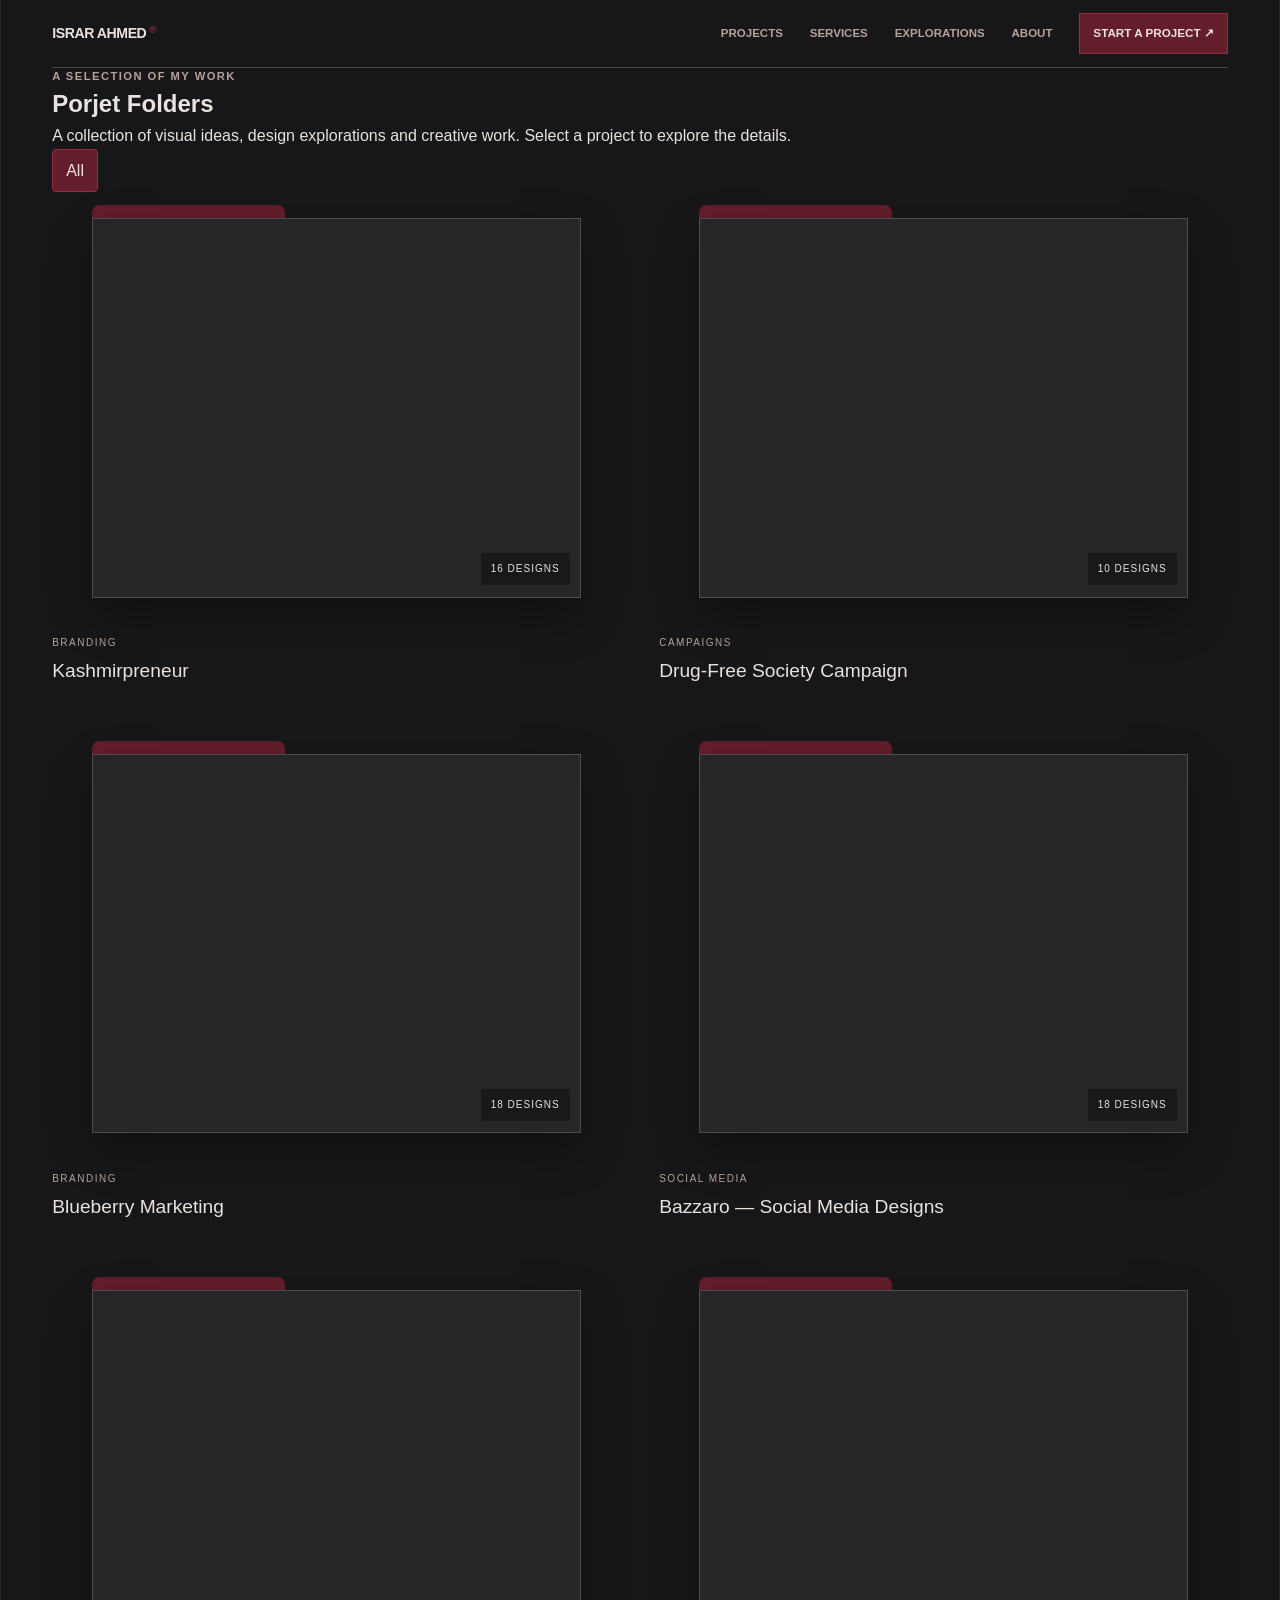
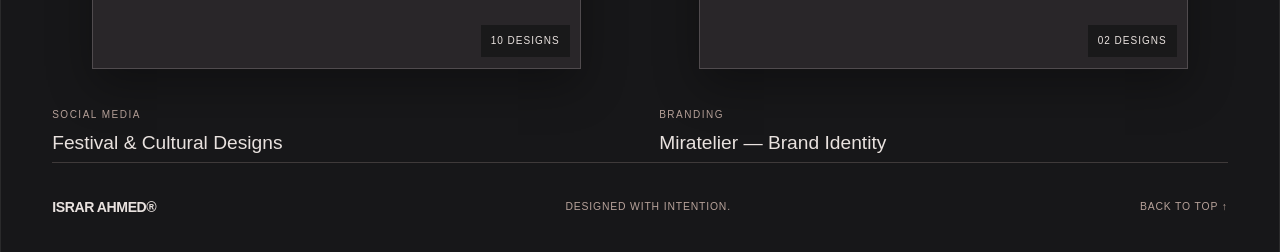
==== projects.html @ 2434c694 "Add files via upload" ====
<!DOCTYPE html>
<html lang="en">
<head>
  <meta charset="UTF-8">
  <meta name="viewport" content="width=device-width, initial-scale=1.0">
  <meta name="theme-color" content="#171719">
  <meta name="description" content="Explore graphic design projects by Israr Ahmed Mir.">

  <title>Projects — Israr Ahmed Mir</title>

  <link rel="stylesheet" href="css/global.css">
  <link rel="stylesheet" href="css/projects.css">
  <link rel="stylesheet" href="css/responsive.css">

  <script src="js/main.js" defer></script>
  <script src="js/projects.js" defer></script>
</head>

<body>
  <div class="site-shell">

    <header class="site-header">
      <a class="brand" href="index.html">ISRAR AHMED<span class="brand-mark">®</span></a>

      <button class="menu-toggle"
              type="button"
              aria-label="Open navigation"
              aria-expanded="false"
              aria-controls="primary-navigation">
        <span></span>
        <span></span>
      </button>

      <nav class="main-navigation" id="primary-navigation">
        <a href="projects.html">Projects</a>
        <a href="services.html">Services</a>
        <a href="explorations.html">Explorations</a>
        <a href="about.html">About</a>
        <a href="contact.html" class="nav-cta">Start a Project ↗</a>
      </nav>
    </header>

    <main class="projects-page">

      <section class="projects-intro" data-reveal>
        <span class="eyebrow">A SELECTION OF MY WORK</span>

        <h1>Porjet Folders<br></h1>

        <div class="projects-intro-bottom">
          <p>
            A collection of visual ideas, design explorations and
            creative work. Select a project to explore the details.
          </p>

          <span class="project-total" id="project-total"></span>
        </div>
      </section>

      <section class="project-gallery-section">

        <div class="project-filters" aria-label="Filter projects">
          <button class="filter-button active"
                  data-filter="All"
                  aria-pressed="true">All</button>
        </div>

        <div class="projects-grid" id="projects-grid">
          <!-- Project cards are generated from js/projects.js -->
        </div>

        <p class="empty-projects" id="empty-projects" hidden>
          No projects found in this category yet.
        </p>

      </section>

    </main>

    <footer class="site-footer">
      <a class="brand" href="index.html">ISRAR AHMED<span>®</span></a>
      <span>DESIGNED WITH INTENTION.</span>
      <a href="#" class="back-to-top">BACK TO TOP ↑</a>
    </footer>

  </div>
</body>
</html>
---- css/global.css ----
/* =====================================
   ISRAR AHMED — GLOBAL DESIGN SYSTEM
   ===================================== */

:root {
  --obsidian: #171719;
  --crimson: #641E2B;
  --ruby: #922F40;
  --charcoal: #292629;
  --ivory: #E9E2DF;
  --taupe: #B7A29A;

  --page-width: 1600px;
  --page-padding: clamp(20px, 4vw, 64px);

  --font-heading: "Space Grotesk", sans-serif;
  --font-body: "DM Sans", sans-serif;

  --transition-fast: 220ms ease;
  --transition-medium: 400ms cubic-bezier(.2, .7, .2, 1);
}

* {
  box-sizing: border-box;
  margin: 0;
  padding: 0;
}

html {
  scroll-behavior: smooth;
  scroll-padding-top: 90px;
}

body {
  background: var(--obsidian);
  color: var(--ivory);
  font-family: var(--font-body);
  line-height: 1.6;
  -webkit-font-smoothing: antialiased;
}

body,
button,
a {
  -webkit-tap-highlight-color: transparent;
}

a {
  color: inherit;
  text-decoration: none;
}

button {
  color: inherit;
  font: inherit;
}

button,
a {
  touch-action: manipulation;
}

button:focus-visible,
a:focus-visible {
  outline: 2px solid var(--ruby);
  outline-offset: 5px;
}

img {
  display: block;
  max-width: 100%;
}

::selection {
  background: var(--ruby);
  color: var(--ivory);
}

.site-shell {
  width: min(100%, var(--page-width));
  margin-inline: auto;
  padding-inline: var(--page-padding);
  border-inline: 1px solid rgba(233, 226, 223, 0.09);
}

.eyebrow {
  display: block;
  color: var(--taupe);
  font-family: var(--font-body);
  font-size: 0.7rem;
  font-weight: 600;
  letter-spacing: 0.13em;
  line-height: 1.5;
  text-transform: uppercase;
}

/* Navigation */

.site-header {
  position: relative;
  z-index: 100;
  display: flex;
  min-height: 68px;
  align-items: center;
  justify-content: space-between;
  gap: 24px;
  border-bottom: 1px solid rgba(183, 162, 154, 0.35);
}

.brand {
  display: inline-flex;
  align-items: flex-start;
  flex-shrink: 0;
  font-family: var(--font-heading);
  font-size: 0.88rem;
  font-weight: 700;
  letter-spacing: -0.03em;
}

.brand-mark {
  margin-left: 3px;
  color: var(--ruby);
  font-size: 0.62rem;
}

.main-navigation {
  display: flex;
  align-items: center;
  justify-content: flex-end;
  gap: clamp(14px, 2.1vw, 32px);
}

.main-navigation > a:not(.nav-cta) {
  position: relative;
  padding-block: 8px;
  color: var(--taupe);
  font-size: 0.72rem;
  font-weight: 600;
  text-transform: uppercase;
  transition: color var(--transition-fast);
}

.main-navigation > a:not(.nav-cta)::after {
  position: absolute;
  right: 0;
  bottom: 2px;
  left: 0;
  height: 1px;
  background: var(--ruby);
  content: "";
  transform: scaleX(0);
  transform-origin: right;
  transition: transform var(--transition-fast);
}

.main-navigation > a:not(.nav-cta):hover {
  color: var(--ivory);
}

.main-navigation > a:not(.nav-cta):hover::after {
  transform: scaleX(1);
  transform-origin: left;
}

.nav-cta,
.primary-button {
  display: inline-flex;
  align-items: center;
  justify-content: center;
  gap: 16px;
  border: 1px solid var(--ruby);
  background: var(--crimson);
  color: var(--ivory);
  font-size: 0.73rem;
  font-weight: 700;
  text-transform: uppercase;
  transition:
    background var(--transition-fast),
    border-color var(--transition-fast),
    transform var(--transition-fast);
}

.nav-cta {
  padding: 10px 13px;
}

.nav-cta span,
.primary-button span {
  font-size: 1rem;
  transition: transform var(--transition-fast);
}

.nav-cta:hover,
.primary-button:hover {
  border-color: var(--ruby);
  background: var(--ruby);
}

.nav-cta:hover span,
.primary-button:hover span {
  transform: translate(3px, -3px);
}

.primary-button {
  width: fit-content;
  padding: 15px 18px;
}

/* Mobile navigation control */

.menu-toggle {
  display: none;
  width: 44px;
  height: 44px;
  align-items: center;
  justify-content: center;
  flex-direction: column;
  gap: 6px;
  border: 1px solid rgba(233, 226, 223, 0.25);
  background: transparent;
  cursor: pointer;
}

.menu-toggle span {
  width: 18px;
  height: 1px;
  background: var(--ivory);
  transition: transform var(--transition-fast);
}

/* Reusable text links */

.text-link {
  display: inline-flex;
  width: fit-content;
  align-items: center;
  gap: 12px;
  color: var(--ivory);
  font-size: 0.8rem;
  font-weight: 600;
}

.text-link span {
  color: var(--ruby);
  transition: transform var(--transition-fast);
}

.text-link:hover span {
  transform: translate(4px, -4px);
}

/* Footer */

.site-footer {
  display: flex;
  align-items: center;
  justify-content: space-between;
  gap: 20px;
  min-height: 90px;
  border-top: 1px solid rgba(183, 162, 154, 0.25);
}

.site-footer > span,
.back-to-top {
  color: var(--taupe);
  font-size: 0.65rem;
  letter-spacing: 0.08em;
}

.back-to-top {
  transition: color var(--transition-fast);
}

.back-to-top:hover {
  color: var(--ivory);
}

/* Motion support */

@media (prefers-reduced-motion: reduce) {
  *,
  *::before,
  *::after {
    scroll-behavior: auto !important;
    animation-duration: 0.01ms !important;
    animation-iteration-count: 1 !important;
    transition-duration: 0.01ms !important;
  }
}

/* Scroll reveal states */

.will-reveal {
  opacity: 0;
  transform: translateY(24px);
  transition:
    opacity 650ms ease,
    transform 650ms cubic-bezier(.2, .7, .2, 1);
}

.will-reveal.is-visible {
  opacity: 1;
  transform: translateY(0);
}

@media (prefers-reduced-motion: reduce) {
  .will-reveal {
    opacity: 1;
    transform: none;
    transition: none;
  }
}
---- css/projects.css ----
/* Project gallery: responsive folder layout */

* {
  box-sizing: border-box;
}

.projects-page,
.projects-main,
.projects-section {
  width: 100%;
  min-width: 0;
}

.projects-main,
.projects-section {
  max-width: 1440px;
  margin-inline: auto;
  padding-inline: clamp(20px, 4vw, 64px);
}

.folder-grid,
#projects-grid,
#projectsGrid,
.project-grid,
#project-grid,
#projects-container {
  display: grid;
  grid-template-columns: repeat(2, minmax(0, 1fr));
  gap: clamp(24px, 3vw, 48px);
  width: 100%;
  align-items: start;
}

.folder-card {
  min-width: 0;
  width: 100%;
  margin: 0;
}

.folder-link {
  display: block;
  color: inherit;
  text-decoration: none;
}

.folder-artwork {
  position: relative;
  width: 100%;
  aspect-ratio: 4 / 3;
  isolation: isolate;
  perspective: 1000px;
  margin-bottom: 16px;
}

.folder-tab {
  position: absolute;
  z-index: 0;
  left: 7%;
  top: 3%;
  width: 34%;
  height: 9%;
  border-radius: 8px 8px 0 0;
  background: #641e2b;
}

.folder-back {
  position: absolute;
  z-index: 1;
  top: 7%;
  left: 5%;
  width: 90%;
  height: 88%;
  object-fit: contain;
  object-position: center;
  padding: 4%;
  background: #292629;
  border: 1px solid rgba(233, 226, 223, 0.15);
  box-shadow: 0 12px 28px rgba(0, 0, 0, 0.25);
  transition: transform 300ms ease;
}

.folder-back-1 {
  transform: rotate(-5deg) translate(-2%, 1%);
}

.folder-back-2 {
  transform: rotate(4deg) translate(2%, 0);
}

.folder-front {
  position: absolute;
  z-index: 2;
  inset: 6% 7% 5% 7%;
  display: flex;
  align-items: center;
  justify-content: center;
  overflow: hidden;
  background: #292629;
  border: 1px solid rgba(233, 226, 223, 0.2);
  box-shadow: 0 18px 42px rgba(0, 0, 0, 0.3);
  transition: transform 300ms ease, box-shadow 300ms ease;
}

.folder-front img {
  display: block;
  width: 100%;
  height: 100%;
  object-fit: contain;
  object-position: center;
  background: #171719;
}

.folder-front img.image-not-found {
  display: none;
}

.folder-open-label,
.folder-count {
  position: absolute;
  z-index: 3;
  bottom: 8%;
  padding: 8px 10px;
  font-size: 10px;
  letter-spacing: 0.1em;
  color: #e9e2df;
  background: rgba(23, 23, 25, 0.88);
}

.folder-open-label {
  left: 9%;
  opacity: 0;
  transform: translateY(5px);
  transition: opacity 250ms ease, transform 250ms ease;
}

.folder-count {
  right: 9%;
}

.folder-information {
  display: grid;
  gap: 8px;
}

.folder-category {
  width: fit-content;
  color: #b7a29a;
  font-size: 10px;
  letter-spacing: 0.15em;
  text-transform: uppercase;
}

.folder-information h2 {
  margin: 0;
  color: #e9e2df;
  font-size: clamp(18px, 1.5vw, 24px);
  line-height: 1.2;
  font-weight: 500;
}

.folder-information p {
  max-width: 60ch;
  margin: 0;
  color: #b7a29a;
  font-size: 13px;
  line-height: 1.6;
}

.folder-link:hover .folder-front,
.folder-link:focus-visible .folder-front {
  transform: translateY(-5px);
  box-shadow: 0 24px 50px rgba(0, 0, 0, 0.4);
}

.folder-link:hover .folder-back-1,
.folder-link:focus-visible .folder-back-1 {
  transform: rotate(-8deg) translate(-4%, -1%);
}

.folder-link:hover .folder-back-2,
.folder-link:focus-visible .folder-back-2 {
  transform: rotate(7deg) translate(4%, -1%);
}

.folder-link:hover .folder-open-label,
.folder-link:focus-visible .folder-open-label {
  opacity: 1;
  transform: translateY(0);
}

.folder-link:focus-visible {
  outline: 2px solid #922f40;
  outline-offset: 5px;
}

.projects-empty {
  grid-column: 1 / -1;
  color: #b7a29a;
  padding-block: 48px;
}

/* Individual project page */

#project-detail,
.project-detail {
  width: 100%;
  max-width: 1440px;
  margin-inline: auto;
  padding: 32px clamp(20px, 4vw, 64px) 80px;
}

.detail-heading {
  max-width: 900px;
  margin-bottom: 40px;
}

.detail-back {
  display: inline-block;
  margin-bottom: 36px;
  color: #b7a29a;
  text-decoration: none;
  font-size: 11px;
  letter-spacing: 0.12em;
}

.detail-category {
  color: #b7a29a;
  font-size: 11px;
  letter-spacing: 0.15em;
  text-transform: uppercase;
}

.detail-heading h1 {
  margin: 8px 0 14px;
  color: #e9e2df;
  font-size: clamp(36px, 6vw, 76px);
  line-height: 0.98;
}

.detail-heading > p:not(.detail-category) {
  max-width: 65ch;
  color: #b7a29a;
  line-height: 1.7;
}

.detail-heading > span {
  color: #922f40;
  font-size: 11px;
  letter-spacing: 0.12em;
}

.detail-gallery {
  display: grid;
  grid-template-columns: repeat(2, minmax(0, 1fr));
  gap: clamp(16px, 2vw, 32px);
  align-items: start;
}

.detail-image {
  min-width: 0;
  margin: 0;
  padding: 12px;
  background: #202022;
  border: 1px solid rgba(233, 226, 223, 0.1);
}

.detail-image img {
  display: block;
  width: 100%;
  height: auto;
  max-height: 85vh;
  object-fit: contain;
  background: #171719;
}

.detail-image figcaption {
  padding-top: 10px;
  color: #b7a29a;
  font-size: 10px;
  letter-spacing: 0.12em;
}

.detail-image.broken-image {
  display: none;
}

.project-not-found {
  padding-block: 80px;
  color: #e9e2df;
}

.project-not-found a {
  color: #b7a29a;
}

@media (min-width: 1500px) {
  .folder-grid,
  #projects-grid,
  #projectsGrid,
  .project-grid,
  #project-grid,
  #projects-container {
    gap: 48px;
  }
}

@media (max-width: 760px) {
  .projects-main,
  .projects-section {
    padding-inline: 18px;
  }

  .folder-grid,
  #projects-grid,
  #projectsGrid,
  .project-grid,
  #project-grid,
  #projects-container {
    grid-template-columns: minmax(0, 1fr);
    gap: 32px;
  }

  .folder-artwork {
    aspect-ratio: 4 / 3;
  }

  .folder-information h2 {
    font-size: 21px;
  }

  .folder-open-label {
    opacity: 1;
    transform: none;
  }

  .detail-gallery {
    grid-template-columns: minmax(0, 1fr);
    gap: 20px;
  }

  #project-detail,
  .project-detail {
    padding: 24px 18px 56px;
  }

  .detail-image {
    padding: 8px;
  }

  .detail-image img {
    max-height: none;
  }
}

@media (prefers-reduced-motion: reduce) {
  .folder-front,
  .folder-back,
  .folder-open-label {
    transition: none;
  }
}


/* =========================================
   PROJECT DETAIL — MASONRY GALLERY
   Preserves each design's original ratio
========================================= */

#project-detail,
.project-detail {
  width: 100% !important;
  max-width: 1600px !important;
  margin: 0 auto !important;
  padding: 36px clamp(20px, 4vw, 64px) 80px !important;
  display: block !important;
}

.detail-heading {
  width: 100%;
  max-width: 1000px;
  margin: 0 0 36px;
}

.detail-heading h1 {
  max-width: 1000px;
  font-size: clamp(36px, 5vw, 72px);
  line-height: 1.02;
}

/* Masonry layout: images flow into columns */
.detail-gallery {
  display: block !important;
  width: 100%;
  column-count: 3;
  column-gap: clamp(14px, 2vw, 28px);
}

.detail-image {
  display: inline-block;
  vertical-align: top;
  width: 100%;
  margin: 0 0 clamp(14px, 2vw, 28px);
  padding: 10px;
  break-inside: avoid;
  page-break-inside: avoid;
  background: #202022;
  border: 1px solid rgba(233, 226, 223, 0.12);
  overflow: hidden;
}

.detail-image img {
  display: block;
  width: 100%;
  height: auto !important;
  max-height: none !important;
  object-fit: contain;
  object-position: center;
  background: #171719;
}

.detail-image figcaption {
  padding: 10px 2px 2px;
  color: #b7a29a;
  font-size: 10px;
  letter-spacing: 0.12em;
}

/* Medium screens */
@media (max-width: 1000px) {
  .detail-gallery {
    column-count: 2;
  }
}

/* Phones */
@media (max-width: 600px) {
  #project-detail,
  .project-detail {
    padding: 24px 14px 48px !important;
  }

  .detail-heading {
    margin-bottom: 24px;
  }

  .detail-gallery {
    column-count: 1;
    column-gap: 0;
  }

  .detail-image {
    padding: 8px;
    margin-bottom: 16px;
  }
}

/* =========================================
   PORTFOLIO REFINEMENT
   Hover descriptions, filter buttons, grid
========================================= */

/* 1. Responsive project grid */
.folder-grid {
  display: grid;
  grid-template-columns: repeat(3, minmax(0, 1fr));
  gap: clamp(18px, 2.2vw, 34px);
  align-items: start;
  width: 100%;
}

/* Prevent individual cards from forcing oversized columns */
.folder-grid > .folder-card {
  min-width: 0;
  width: 100%;
}

/* Keep folder artwork inside its own column */
.folder-card .folder-artwork {
  width: 100%;
  min-width: 0;
}

/* 2. Hide descriptions until the information area is hovered */
.folder-information p {
  opacity: 0;
  max-height: 0;
  overflow: hidden;
  margin-top: 0;
  margin-bottom: 0;
  transform: translateY(-6px);
  transition:
    opacity 260ms ease,
    transform 260ms ease,
    max-height 350ms ease,
    margin 260ms ease;
  pointer-events: none;
}

/* Reveal the description when hovering over the project title/info */
.folder-information:hover p,
.folder-information:focus-within p {
  opacity: 1;
  max-height: 260px;
  margin-top: 10px;
  transform: translateY(0);
  pointer-events: auto;
}

/* Make project titles feel interactive */
.folder-information h2 {
  cursor: pointer;
  transition: color 220ms ease;
}

.folder-information:hover h2,
.folder-information h2:focus {
  color: #B7A29A;
}

/* 3. Give filter buttons the portfolio colour palette */
[data-filter],
.filter-button,
.filter-btn,
.project-filter {
  appearance: none;
  -webkit-appearance: none;
  background: #292629;
  color: #E9E2DF;
  border: 1px solid #641E2B;
  border-radius: 4px;
  padding: 8px 13px;
  font: inherit;
  cursor: pointer;
  transition:
    background 220ms ease,
    color 220ms ease,
    border-color 220ms ease,
    transform 220ms ease;
}

[data-filter]:hover,
.filter-button:hover,
.filter-btn:hover,
.project-filter:hover {
  background: #641E2B;
  color: #E9E2DF;
  border-color: #922F40;
}

[data-filter].active,
.filter-button.active,
.filter-btn.active,
.project-filter.active {
  background: #641E2B;
  color: #E9E2DF;
  border-color: #922F40;
}

/* Keyboard accessibility */
[data-filter]:focus-visible,
.filter-button:focus-visible,
.filter-btn:focus-visible,
.project-filter:focus-visible {
  outline: 2px solid #B7A29A;
  outline-offset: 3px;
}

/* 4. Medium screens: two columns */
@media (max-width: 1050px) {
  .folder-grid {
    grid-template-columns: repeat(2, minmax(0, 1fr));
  }
}

/* 5. Phones: one column and always-visible descriptions */
@media (max-width: 620px) {
  .folder-grid {
    grid-template-columns: minmax(0, 1fr);
    gap: 30px;
  }

  .folder-information p {
    opacity: 1;
    max-height: none;
    overflow: visible;
    margin-top: 8px;
    transform: none;
    pointer-events: auto;
  }

  .folder-information h2 {
    cursor: default;
  }
}

/* Respect reduced-motion preferences */
@media (prefers-reduced-motion: reduce) {
  .folder-information p,
  .folder-information h2,
  [data-filter],
  .filter-button,
  .filter-btn,
  .project-filter {
    transition: none;
  }
}

/* ==========================================
   RESPONSIVE PROJECT DETAIL PAGE
   Adapts to browser width and zoom
========================================== */

/* Keep the detail page within the viewport */
#project-detail,
.project-detail {
  width: min(100% - 48px, 1440px);
  margin-inline: auto;
  box-sizing: border-box;
}

/* Project heading: readable width, not stretched */
.detail-heading {
  width: 100%;
  max-width: 900px;
  margin: 0 auto clamp(28px, 4vw, 52px) 0;
  box-sizing: border-box;
}

/* Fluid project title */
.detail-heading h1 {
  font-size: clamp(2.2rem, 5.5vw, 5rem);
  line-height: 1.08;
  overflow-wrap: anywhere;
  margin-block: 12px 18px;
}

/* Description scales gently and stays readable */
.detail-heading > p:not(.detail-category) {
  width: 100%;
  max-width: 680px;
  font-size: clamp(0.95rem, 1.15vw, 1.1rem);
  line-height: 1.8;
  overflow-wrap: break-word;
}

/* Responsive gallery */
.detail-gallery {
  display: grid;
  grid-template-columns: repeat(3, minmax(0, 1fr));
  gap: clamp(14px, 2vw, 28px);
  align-items: start;
  width: 100%;
  box-sizing: border-box;
}

/* Each design keeps its original proportions */
.detail-gallery .detail-image {
  width: 100%;
  min-width: 0;
  margin: 0;
  box-sizing: border-box;
}

.detail-gallery .detail-image img {
  display: block;
  width: 100%;
  max-width: 100%;
  height: auto;
  object-fit: contain;
}

/* Captions wrap instead of stretching the layout */
.detail-gallery .detail-image figcaption {
  max-width: 100%;
  overflow-wrap: anywhere;
}

/* Medium screens and browser zoom */
@media (max-width: 1000px) {
  #project-detail,
  .project-detail {
    width: min(100% - 36px, 900px);
  }

  .detail-gallery {
    grid-template-columns: repeat(2, minmax(0, 1fr));
  }

  .detail-heading {
    max-width: 100%;
  }
}

/* Narrow screens and phones */
@media (max-width: 600px) {
  #project-detail,
  .project-detail {
    width: calc(100% - 32px);
  }

  .detail-heading {
    margin-bottom: 28px;
  }

  .detail-heading h1 {
    font-size: clamp(2rem, 9vw, 3.2rem);
  }

  .detail-heading > p:not(.detail-category) {
    font-size: 0.95rem;
    line-height: 1.75;
  }

  .detail-gallery {
    grid-template-columns: minmax(0, 1fr);
    gap: 22px;
  }
}
---- css/responsive.css ----
/* =====================================
   RESPONSIVE DESIGN
   ===================================== */

@media (max-width: 900px) {
  .main-navigation {
    gap: 14px;
  }

  .main-navigation > a:not(.nav-cta) {
    font-size: 0.64rem;
  }

  .hero-subheading {
    align-items: flex-start;
    flex-direction: column;
  }

  .hero-heading h1 {
    font-size: clamp(4rem, 12vw, 8rem);
  }

  .hero-bottom {
    grid-template-columns: minmax(0, 1fr) minmax(200px, 260px);
    gap: 26px;
  }

  .project-card-info {
    align-items: flex-start;
    flex-direction: column;
    gap: 4px;
  }

  .project-card-info > span {
    text-align: left;
  }
}

@media (max-width: 650px) {
  :root {
    --page-padding: 20px;
  }

  .site-header {
    min-height: 64px;
  }

  .menu-toggle {
    display: flex;
    position: relative;
    z-index: 102;
  }

  .main-navigation {
    position: absolute;
    z-index: 101;
    top: calc(100% + 1px);
    right: calc(-1 * var(--page-padding));
    left: calc(-1 * var(--page-padding));
    display: flex;
    align-items: stretch;
    flex-direction: column;
    gap: 0;
    padding: 12px var(--page-padding) 24px;
    border-bottom: 1px solid var(--ruby);
    background: var(--obsidian);

    opacity: 0;
    visibility: hidden;
    pointer-events: none;
    transform: translateY(-8px);

    transition:
      opacity var(--transition-fast),
      transform var(--transition-fast),
      visibility var(--transition-fast);
  }

  .main-navigation.is-open {
    opacity: 1;
    visibility: visible;
    pointer-events: auto;
    transform: translateY(0);
  }

  .main-navigation > a:not(.nav-cta) {
    padding-block: 15px;
    border-bottom: 1px solid rgba(183, 162, 154, 0.16);
    font-size: 0.78rem;
  }

  .main-navigation > .nav-cta {
    align-self: flex-start;
    margin-top: 18px;
  }

  .menu-toggle[aria-expanded="true"] span:first-child {
    transform: translateY(3.5px) rotate(45deg);
  }

  .menu-toggle[aria-expanded="true"] span:last-child {
    transform: translateY(-3.5px) rotate(-45deg);
  }

  .hero-section {
    min-height: auto;
    padding-top: 26px;
  }

  .hero-meta {
    align-items: flex-start;
    flex-direction: column;
    gap: 6px;
    font-size: 0.57rem;
  }

  .hero-heading {
    padding-block: 52px 32px;
  }

  .hero-heading h1 {
    font-size: clamp(3.4rem, 15vw, 6.5rem);
    letter-spacing: -0.09em;
    overflow-wrap: normal;
  }

  .hero-subheading {
    margin-top: 20px;
    gap: 18px;
  }

  .hero-subheading h2 {
    font-size: clamp(2.7rem, 11.5vw, 4.8rem);
  }

  .specialty-tags {
    max-width: 100%;
    gap: 7px;
  }

  .specialty-tags span {
    font-size: 0.6rem;
  }

  .hero-bottom {
    grid-template-columns: 1fr;
    gap: 34px;
    padding-top: 10px;
  }

  .hero-introduction p {
    font-size: 1.4rem;
  }

  .hero-visual {
    width: min(100%, 380px);
    margin-left: auto;
  }

  .hero-bottom-line {
    align-items: flex-start;
    flex-direction: column;
    gap: 10px;
    margin-top: 35px;
  }

  .section {
    padding-block: 85px;
  }

  .section-heading {
    align-items: flex-start;
    flex-direction: column;
    gap: 20px;
  }

  .section-heading h2 {
    font-size: clamp(2.6rem, 11vw, 4.6rem);
  }

  .section-description {
    margin-bottom: 32px;
    font-size: 0.9rem;
  }

  .featured-grid {
    grid-template-columns: 1fr;
    gap: 32px;
  }

  .featured-card-large {
    grid-row: auto;
  }

  .featured-card-large .project-art,
  .project-art {
    aspect-ratio: 4 / 3;
  }

  .project-card-info {
    flex-direction: row;
    align-items: baseline;
    flex-wrap: wrap;
  }

  .project-card-info > span {
    text-align: left;
  }

  .services-preview {
    padding-top: 20px;
  }

  .services-preview .section-heading {
    margin-bottom: 35px;
  }

  .service-preview-row {
    grid-template-columns: 35px 1fr 22px;
    gap: 10px;
    padding-block: 22px;
  }

  .service-name {
    font-size: clamp(1.2rem, 5.2vw, 2rem);
  }

  .contact-section {
    min-height: 400px;
  }

  .contact-section h2 {
    font-size: clamp(3rem, 13vw, 5rem);
  }

  .site-footer {
    align-items: flex-start;
    flex-direction: column;
    justify-content: center;
    gap: 14px;
    padding-block: 26px;
  }
}

@media (max-width: 360px) {
  :root {
    --page-padding: 14px;
  }

  .hero-heading h1 {
    font-size: 3.2rem;
  }

  .hero-subheading h2 {
    font-size: 2.5rem;
  }

  .hero-meta {
    letter-spacing: 0.08em;
  }
}
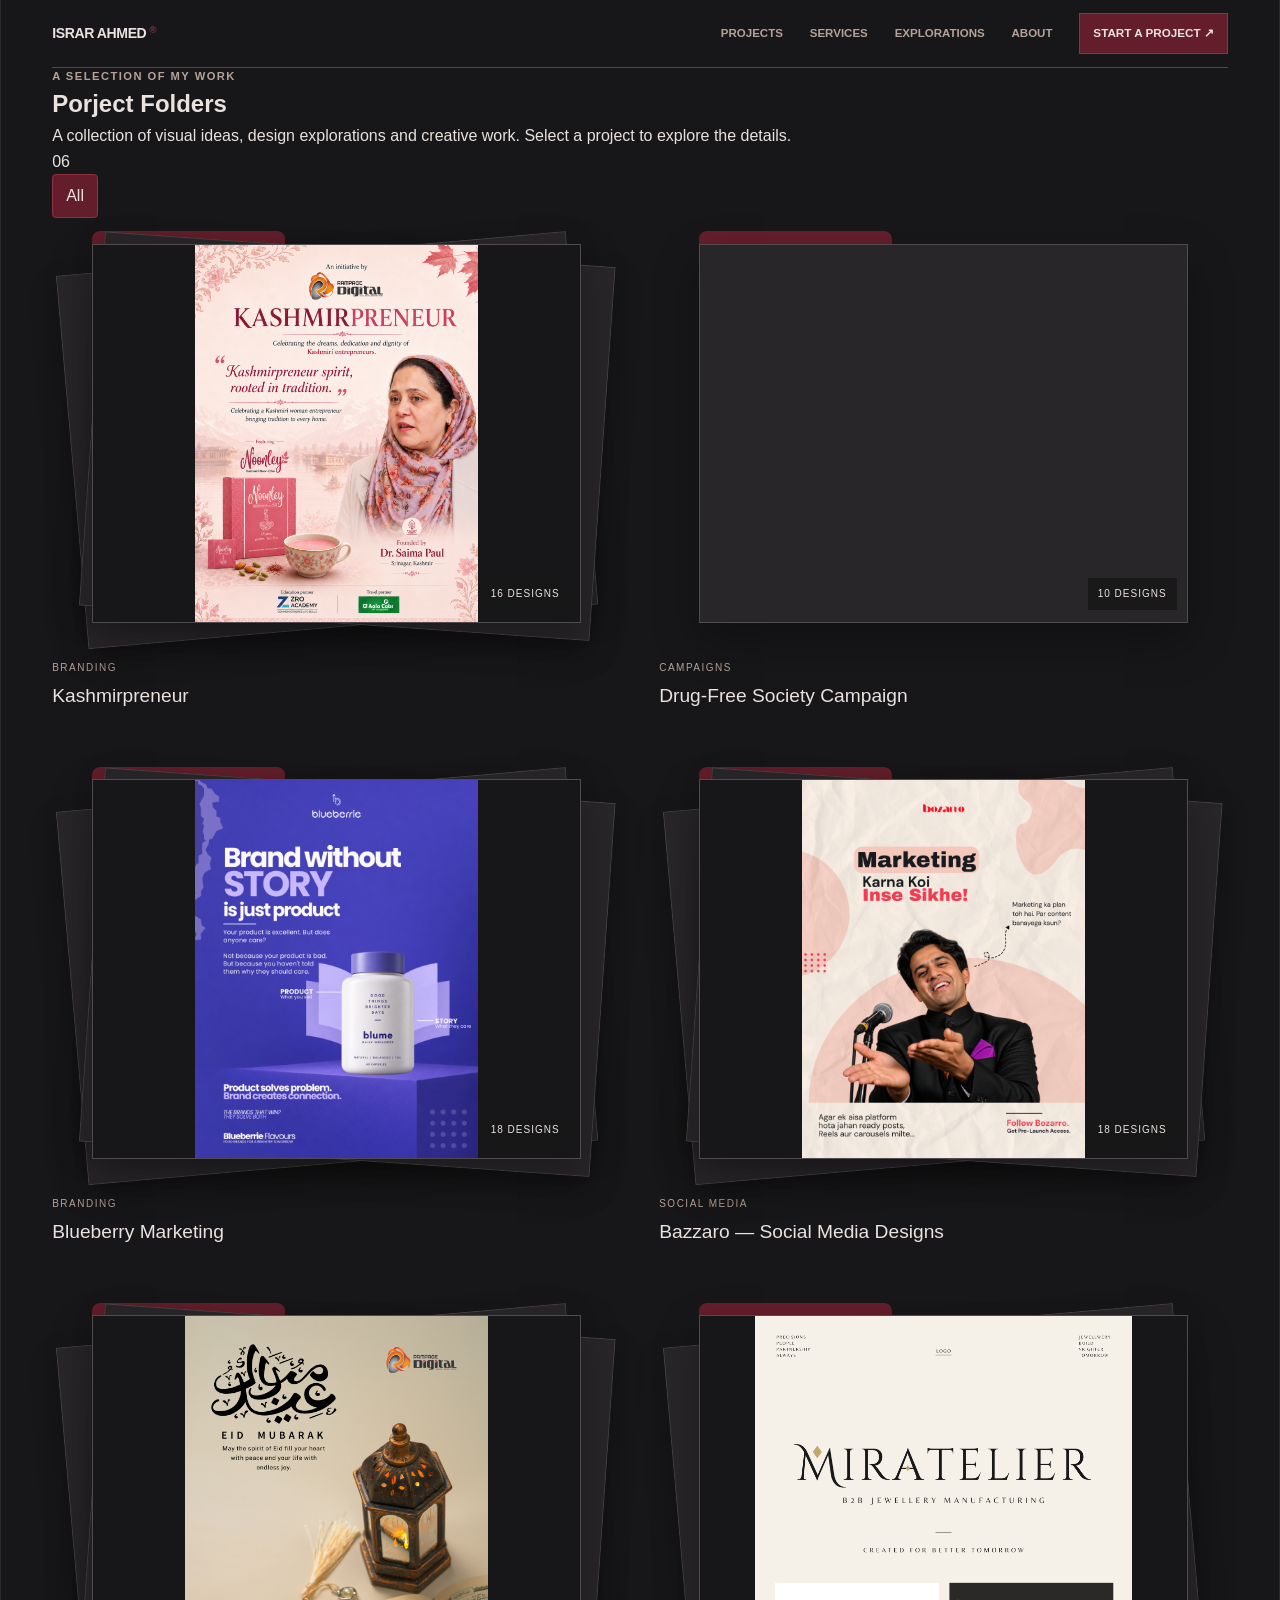
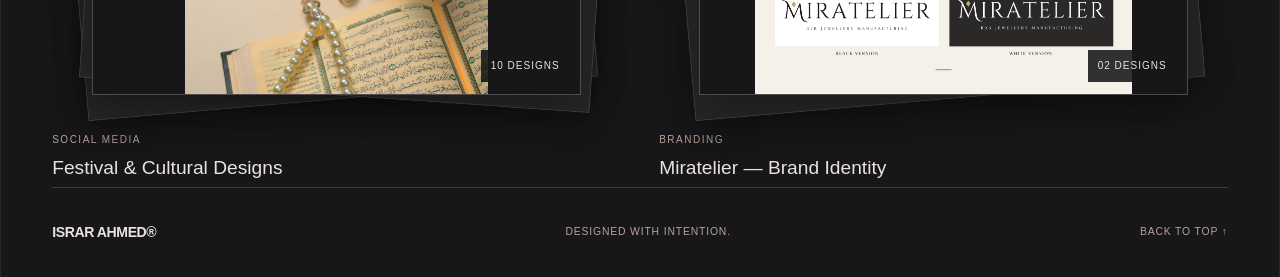
==== commit 4c4a5630: "Update projects.html" ====
--- a/projects.html
+++ b/projects.html
@@ -46,7 +46,7 @@
       <section class="projects-intro" data-reveal>
         <span class="eyebrow">A SELECTION OF MY WORK</span>
 
-        <h1>Porjet Folders<br></h1>
+        <h1>Porject Folders<br></h1>
 
         <div class="projects-intro-bottom">
           <p>
@@ -54,7 +54,7 @@
             creative work. Select a project to explore the details.
           </p>
 
-          <span class="project-total" id="project-total"></span>
+          <span class="project-total" id="project-total">06</span>
         </div>
       </section>
 
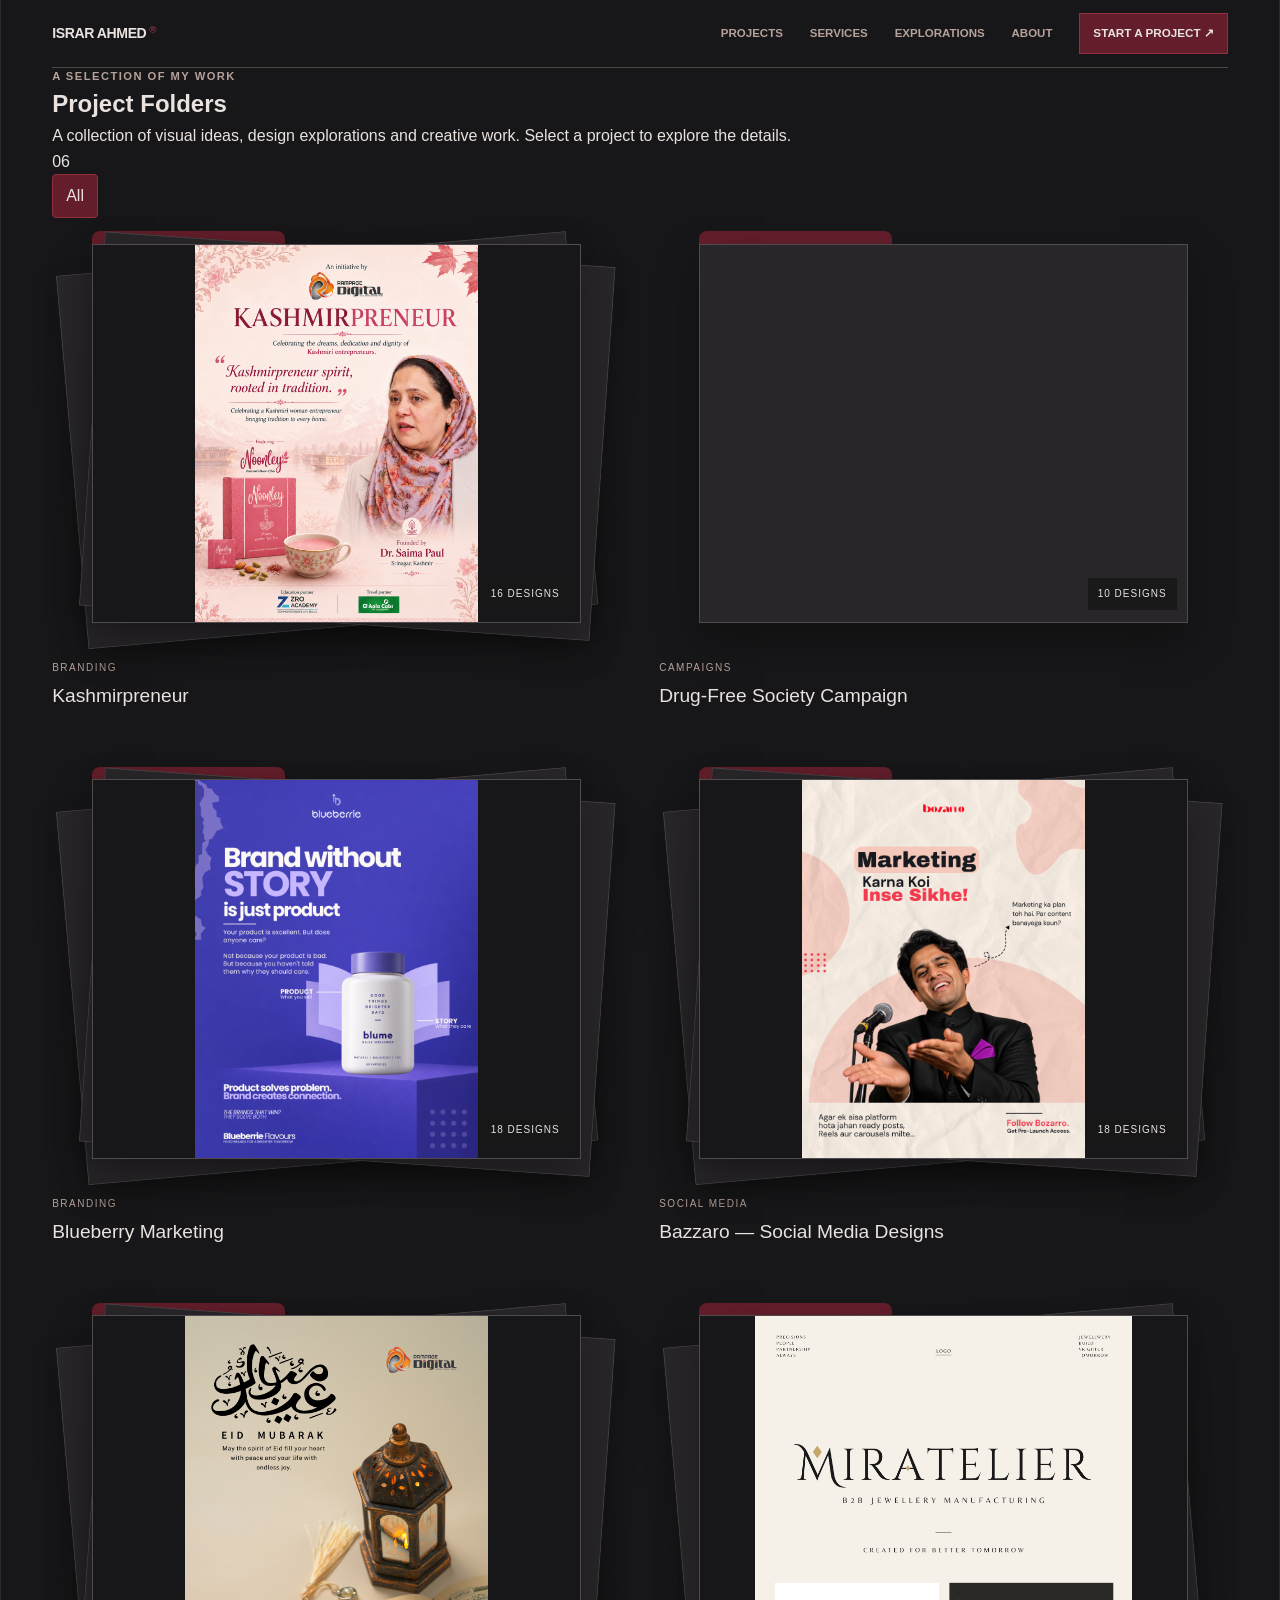
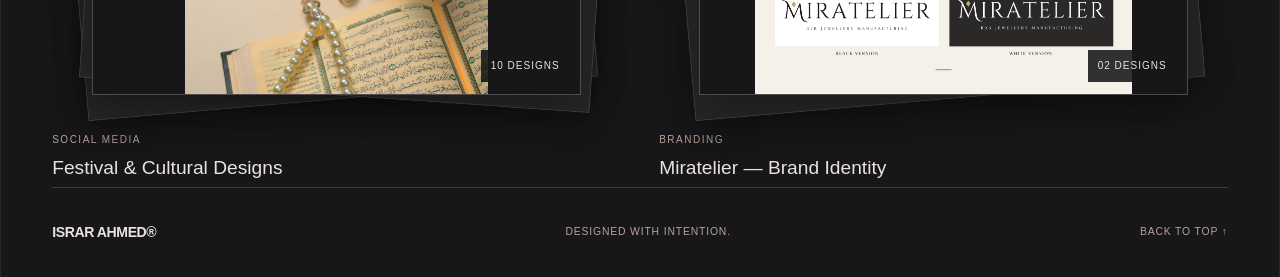
==== commit 244dda9f: "Update projects.html" ====
--- a/projects.html
+++ b/projects.html
@@ -46,7 +46,7 @@
       <section class="projects-intro" data-reveal>
         <span class="eyebrow">A SELECTION OF MY WORK</span>
 
-        <h1>Porject Folders<br></h1>
+        <h1>Project Folders</h1>
 
         <div class="projects-intro-bottom">
           <p>
